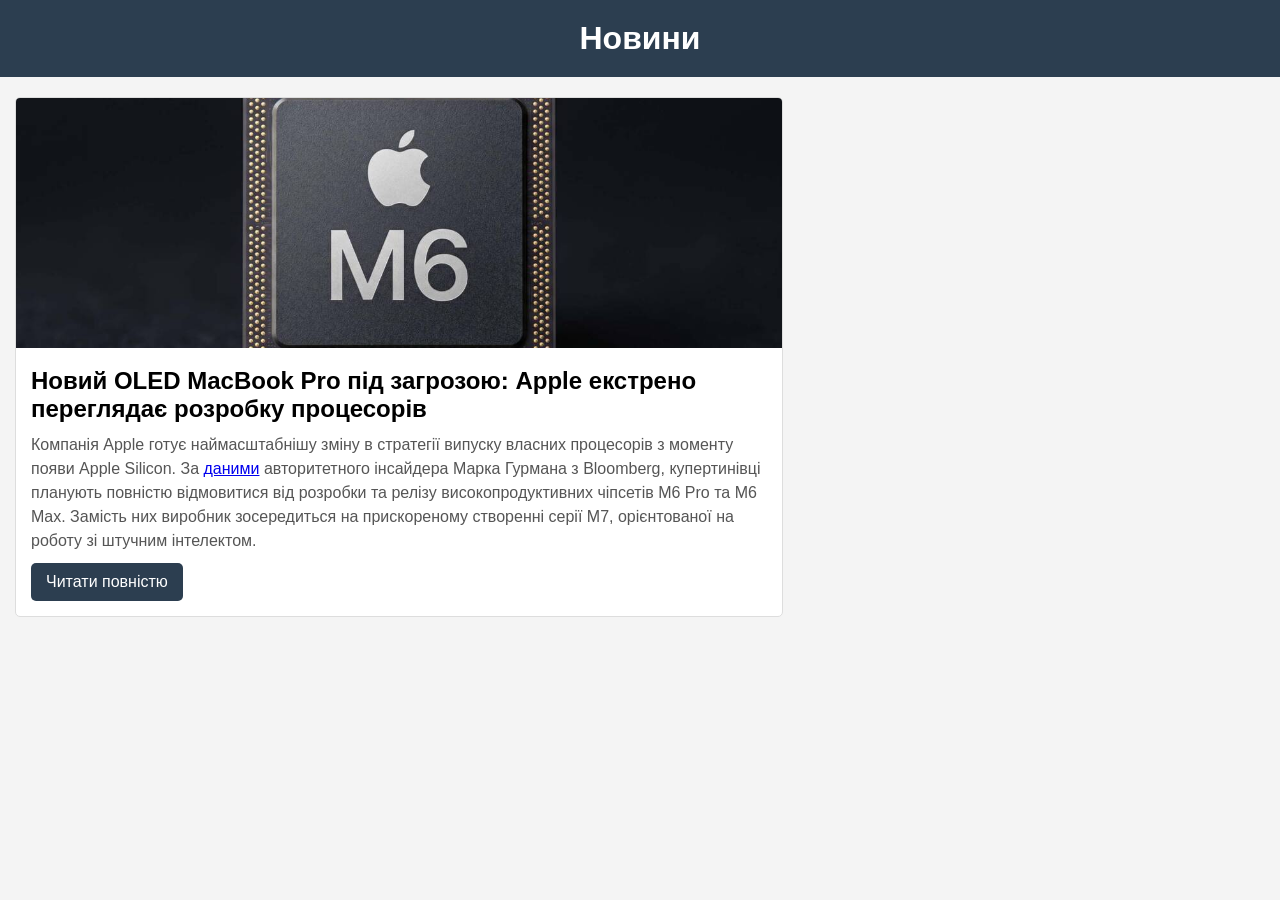
==== zipzk251_lao/index.html @ 981d98a8 "feat: created news page: added index.html and style.css - added first article and image for article" ====
<!DOCTYPE html>
<html lang="en">
<head>
    <meta charset="UTF-8">
    <meta name="viewport" content="width=device-width, initial-scale=1.0">
    <title>Новини</title>
    <link rel="stylesheet" href="style.css">
</head>
<body>
<header>
    <h1>Новини</h1>
</header>
<main>
    <article>
        <img src="images/news_1.jpg" alt="">
        <div>
            <h2>Новий OLED MacBook Pro під загрозою: Apple екстрено переглядає розробку процесорів</h2>
            <p>Компанія Apple готує наймасштабнішу зміну в стратегії випуску власних процесорів з моменту появи Apple Silicon. За <a href="https://x.com/markgurman/status/2070185103385383368" target="_blank">даними</a> авторитетного інсайдера Марка Гурмана з Bloomberg, купертинівці планують повністю відмовитися від розробки та релізу високопродуктивних чіпсетів M6 Pro та M6 Max. Замість них виробник зосередиться на прискореному створенні серії M7, орієнтованої на роботу зі штучним інтелектом.</p>
            <a href="https://itechua.com/news/304861" class="btn" target="_blank">Читати повністю</a>
        </div>
    </article>

</main>
</body>
</html>
---- zipzk251_lao/style.css ----
* {
    margin: 0;
    padding: 0;
    box-sizing: border-box;
}

body {
    font-family: 'Arial', sans-serif;
    background-color: #f4f4f4;
}

header {
    background-color: #2c3e50;
    color: white;
    text-align: center;
    padding: 20px;
}

main {
    width: 60%;
    margin: 20px 15px;
}

article {
    background-color: white;
    margin-bottom: 20px;
    border: 1px solid #ddd;
    border-radius: 5px;
    overflow: hidden;
}

article img {
    width: 100%;
    height: 250px;
    object-fit: cover;
}

div {
    padding: 15px;
}

div h2 {
    margin-bottom: 10px;
}

div p {
    color: #555;
    line-height: 1.5;
}

.btn {
    display: inline-block;
    margin-top: 10px;
    padding: 10px 15px;
    background-color: #2c3e50;
    color: white;
    text-decoration: none;
    border-radius: 5px;
}

.btn:hover {
    background-color: #34495e;
}
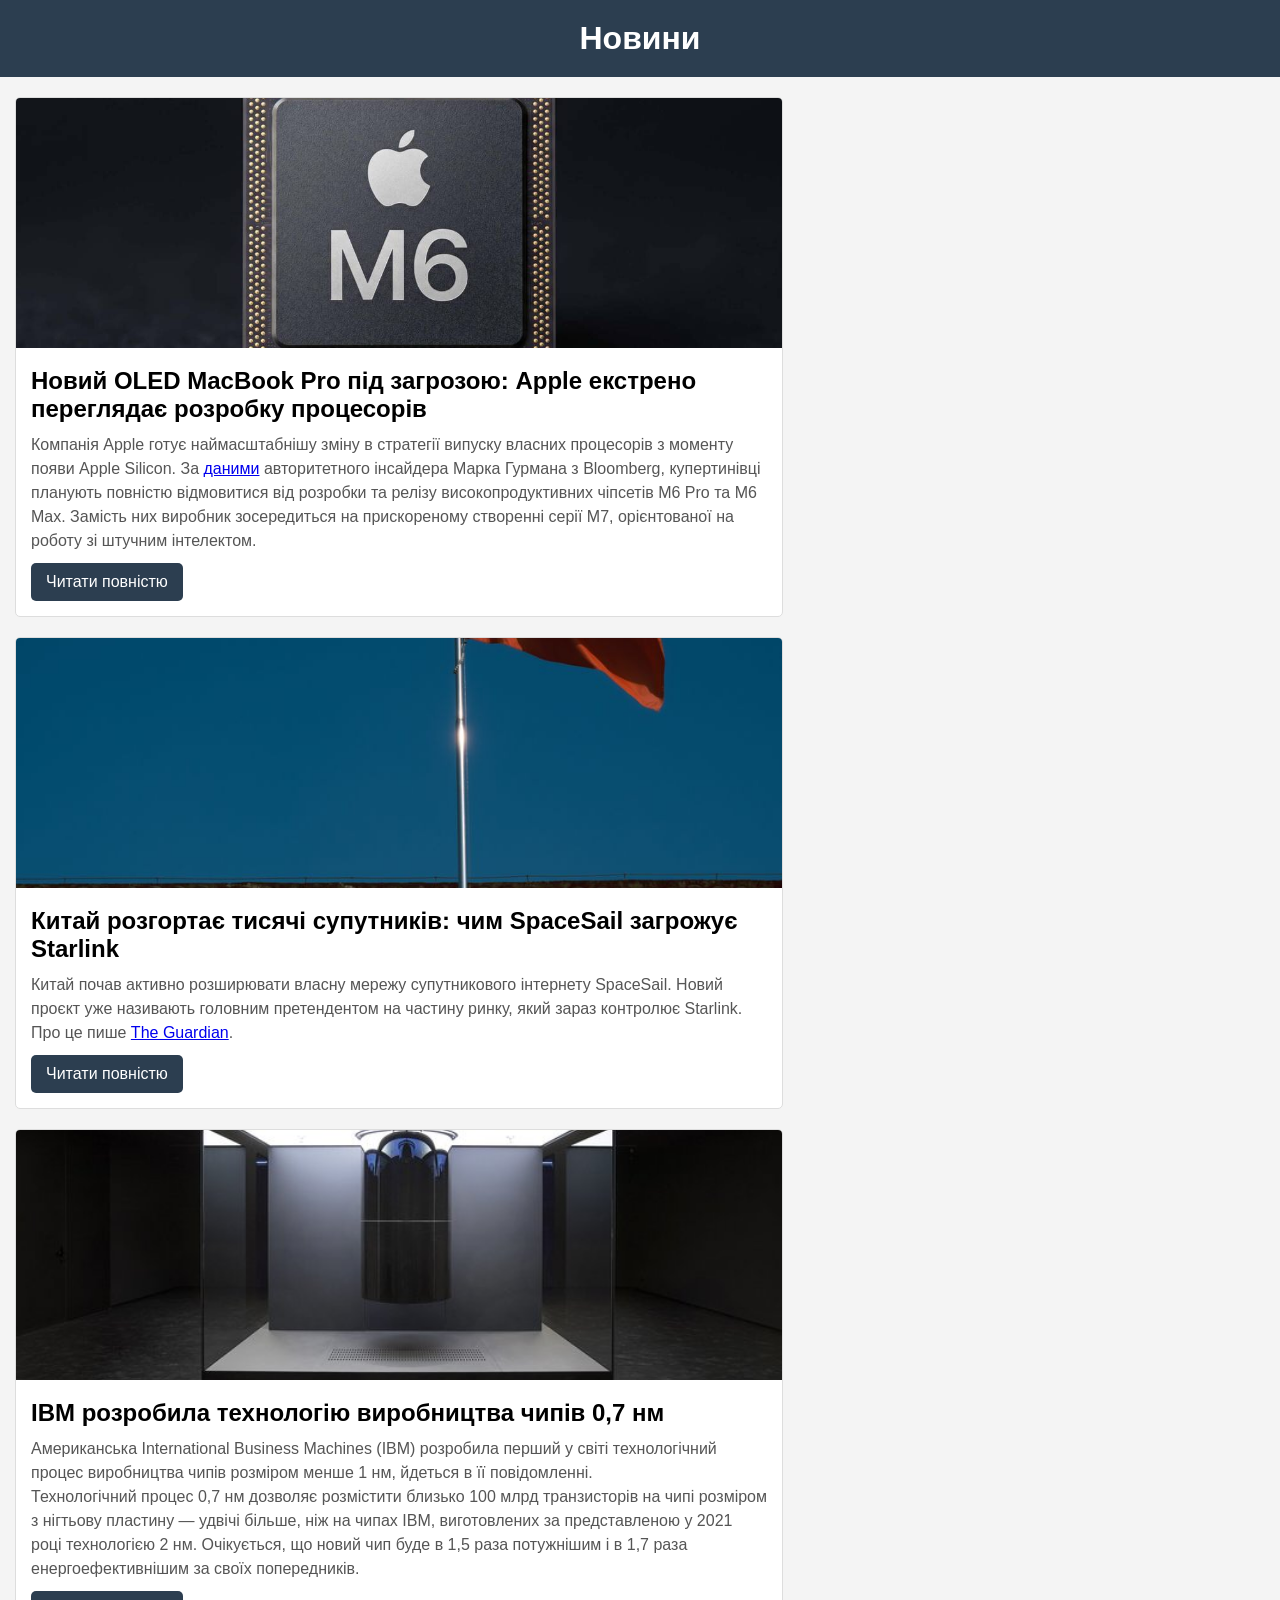
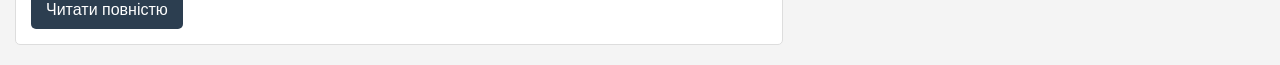
==== commit 33b8c359: "feat: added 2 news and images for it." ====
--- a/zipzk251_lao/index.html
+++ b/zipzk251_lao/index.html
@@ -20,6 +20,25 @@
         </div>
     </article>
 
+    <article>
+        <img src="images/news_2.jpg" alt="">
+        <div>
+            <h2>Китай розгортає тисячі супутників: чим SpaceSail загрожує Starlink</h2>
+            <p>Китай почав активно розширювати власну мережу супутникового інтернету SpaceSail. Новий проєкт уже називають головним претендентом на частину ринку, який зараз контролює Starlink.</p>
+            <p>Про це пише <a href="https://www.theguardian.com/world/2026/jun/25/china-spacesail-rival-elon-musk-starlink-space-satelites-low-earth-orbit" target="_blank">The Guardian</a>.</p>
+            <a href="https://expert.in.ua/tehnologiyi/kytaj-rozgortaye-tysyachi-suputnykiv-chym-spacesail-zagrozhuye-starlink/" class="btn" target="_blank">Читати повністю</a>
+        </div>
+    </article>
+
+    <article>
+        <img src="images/news_3.jpg" alt="">
+        <div>
+            <h2>IBM розробила технологію виробництва чипів 0,7 нм</h2>
+            <p>Американська International Business Machines (IBM) розробила перший у світі технологічний процес виробництва чипів розміром менше 1 нм, йдеться в її повідомленні.</p>
+            <p>Технологічний процес 0,7 нм дозволяє розмістити близько 100 млрд транзисторів на чипі розміром з нігтьову пластину — удвічі більше, ніж на чипах IBM, виготовлених за представленою у 2021 році технологією 2 нм. Очікується, що новий чип буде в 1,5 раза потужнішим і в 1,7 раза енергоефективнішим за своїх попередників.</p>
+            <a href="https://interfax.com.ua/news/telecom/1179739.html" class="btn" target="_blank">Читати повністю</a>
+        </div>
+    </article>
 </main>
 </body>
 </html>
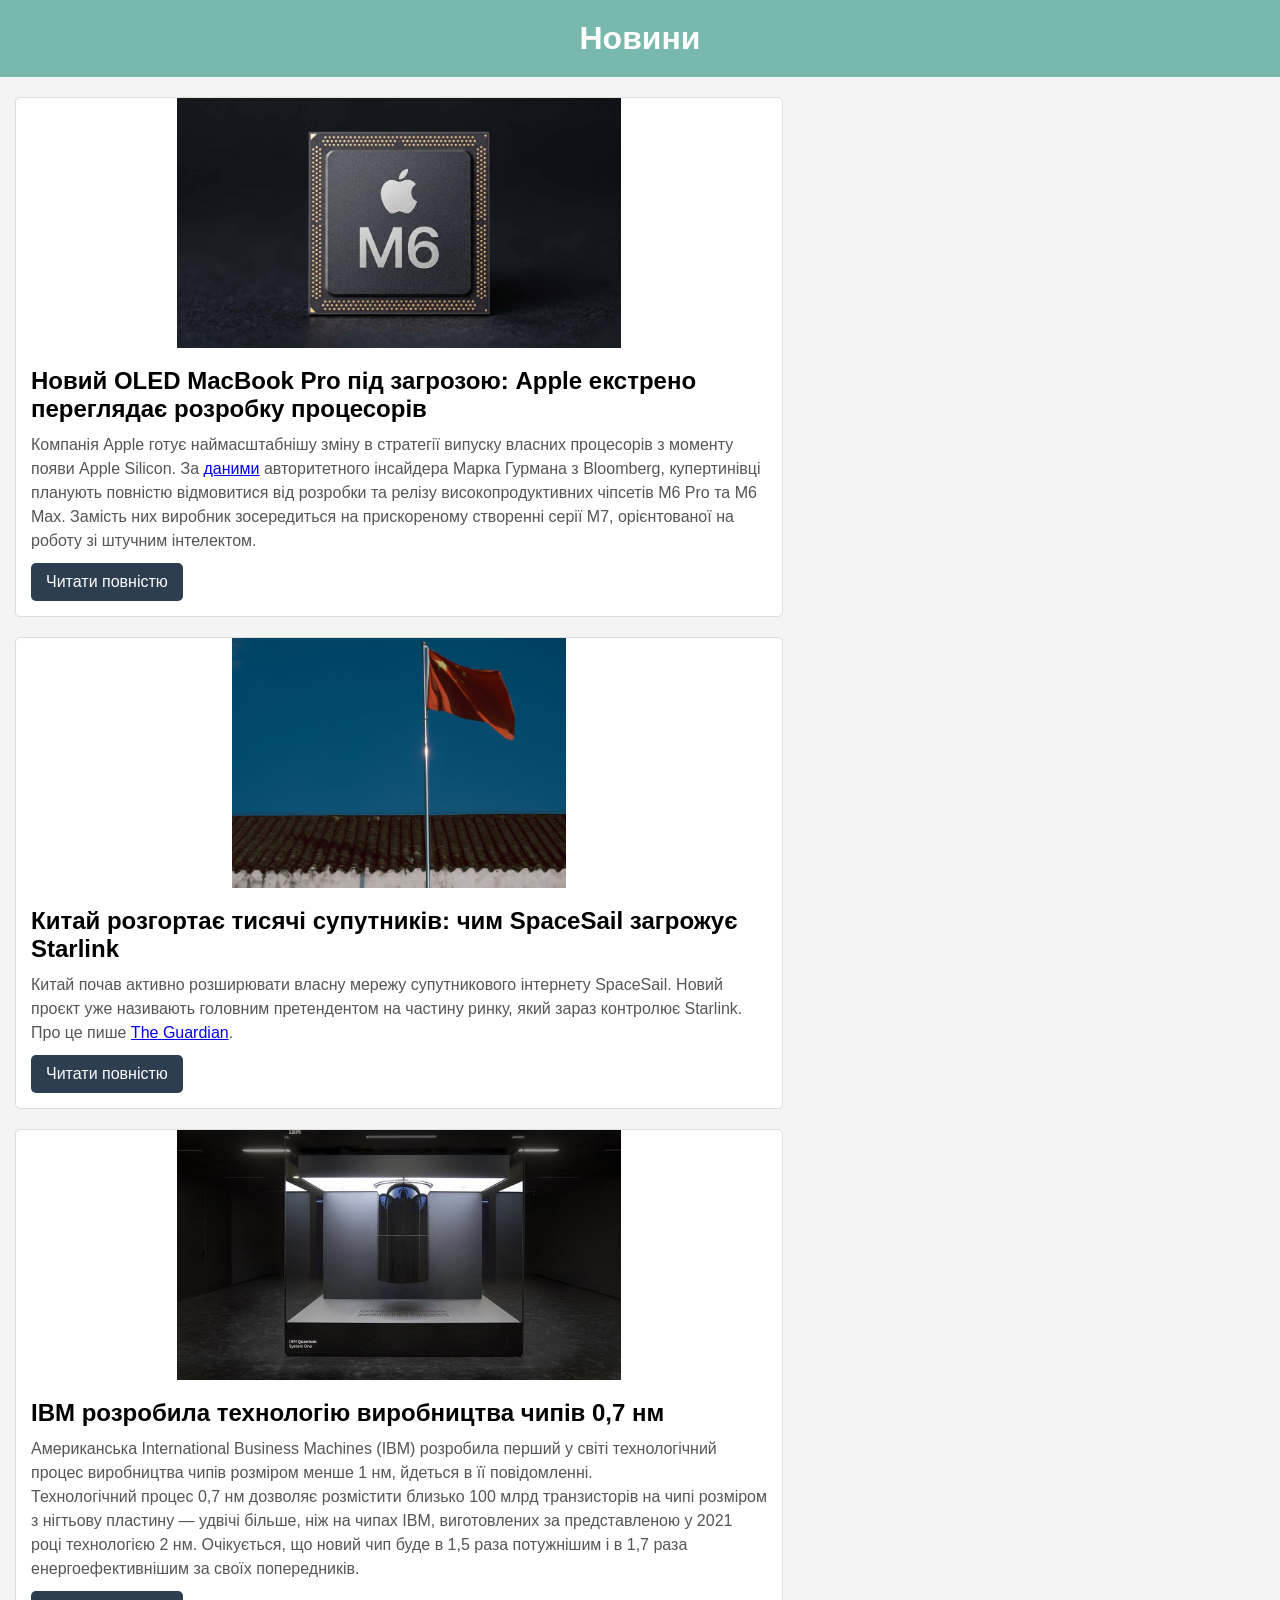
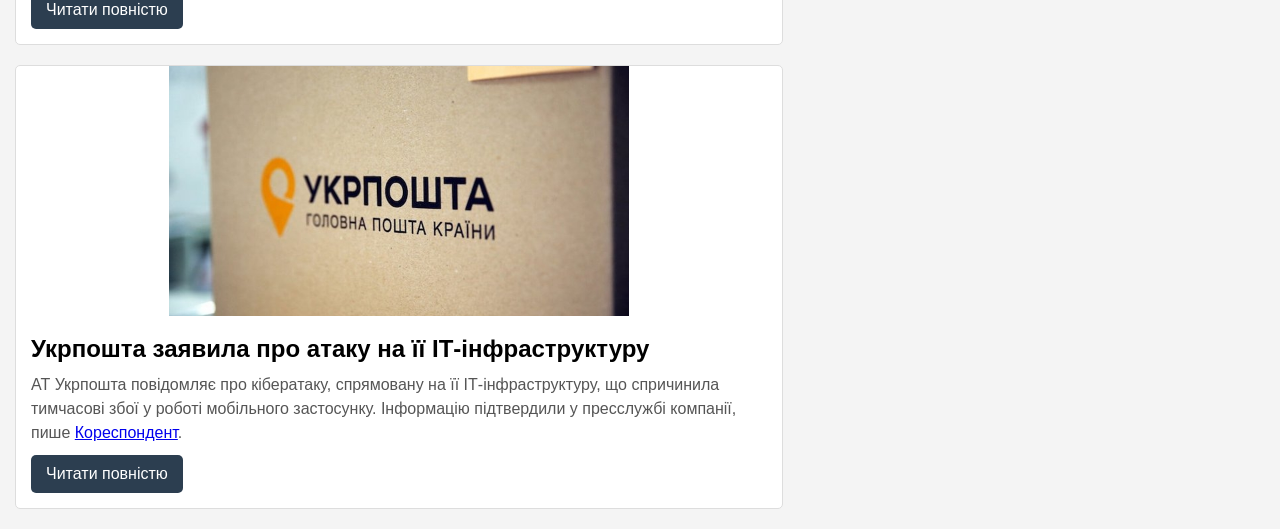
==== commit 6232c557: "feat: added another article and image for it." ====
--- a/zipzk251_lao/index.html
+++ b/zipzk251_lao/index.html
@@ -39,6 +39,15 @@
             <a href="https://interfax.com.ua/news/telecom/1179739.html" class="btn" target="_blank">Читати повністю</a>
         </div>
     </article>
+
+    <article>
+        <img src="images/news_4.jpg" alt="">
+        <div>
+            <h2>Укрпошта заявила про атаку на її ІТ-інфраструктуру</h2>
+            <p>АТ Укрпошта повідомляє про кібератаку, спрямовану на її ІТ-інфраструктуру, що спричинила тимчасові збої у роботі мобільного застосунку. Інформацію підтвердили у пресслужбі компанії, пише <a href="https://ua.korrespondent.net/business/companies/4889181-ukrposhta-zaiavyla-pro-ataku-na-yii-it-infrastrukturu" target="_blank">Кореспондент</a>.</p>
+            <a href="https://inshe.tv/criminal/2026-06-25/1002064/" class="btn" target="_blank">Читати повністю</a>
+        </div>
+    </article>
 </main>
 </body>
 </html>
--- a/zipzk251_lao/style.css
+++ b/zipzk251_lao/style.css
@@ -10,7 +10,7 @@
 }
 
 header {
-    background-color: #2c3e50;
+    background-color: #78b8ad;
     color: white;
     text-align: center;
     padding: 20px;
@@ -32,7 +32,7 @@
 article img {
     width: 100%;
     height: 250px;
-    object-fit: cover;
+    object-fit: contain;
 }
 
 div {
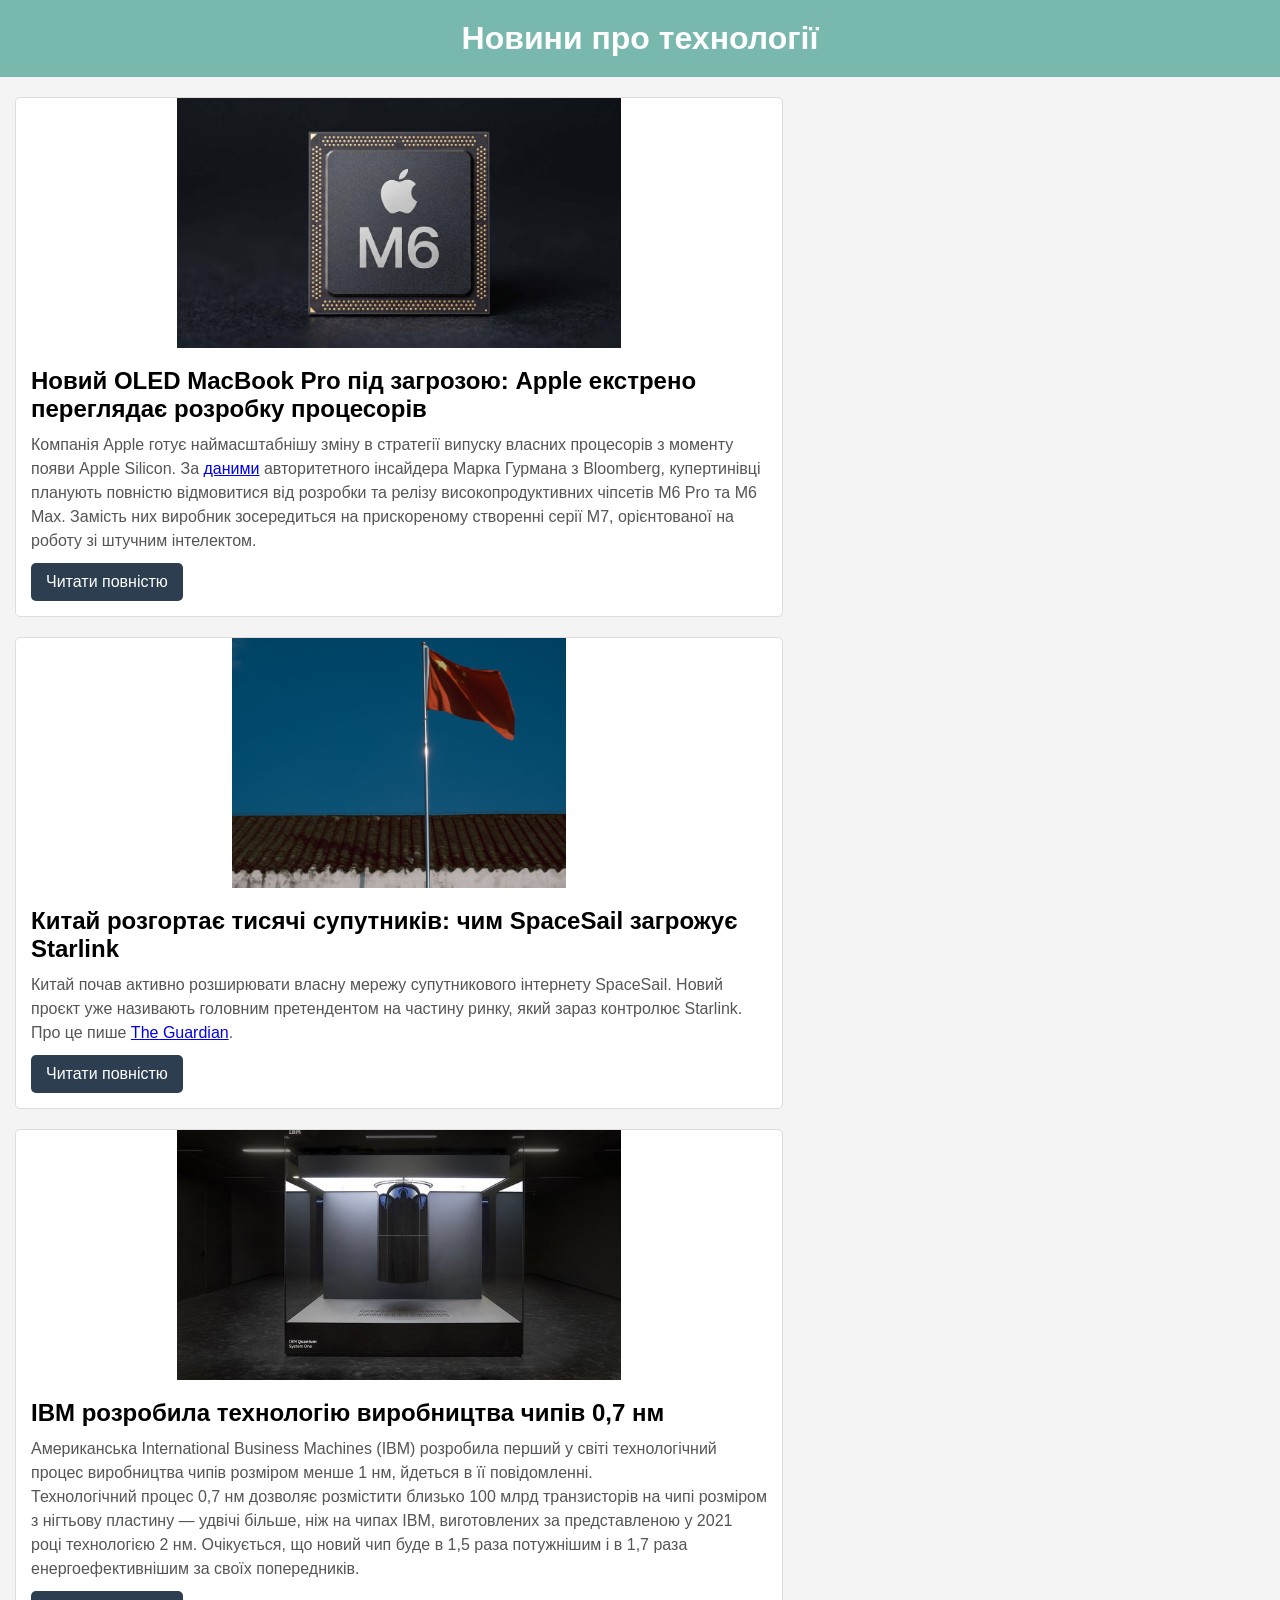
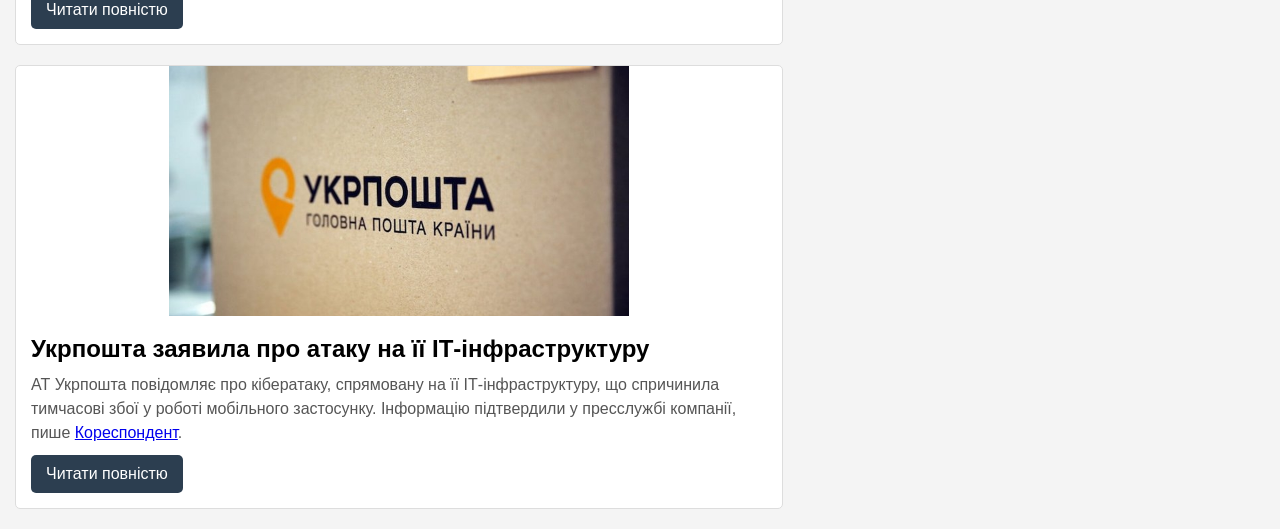
==== commit aae5e943: "feat: update index.html" ====
--- a/zipzk251_lao/index.html
+++ b/zipzk251_lao/index.html
@@ -3,12 +3,12 @@
 <head>
     <meta charset="UTF-8">
     <meta name="viewport" content="width=device-width, initial-scale=1.0">
-    <title>Новини</title>
+    <title>Новини світу</title>
     <link rel="stylesheet" href="style.css">
 </head>
 <body>
 <header>
-    <h1>Новини</h1>
+    <h1>Новини про технології</h1>
 </header>
 <main>
     <article>
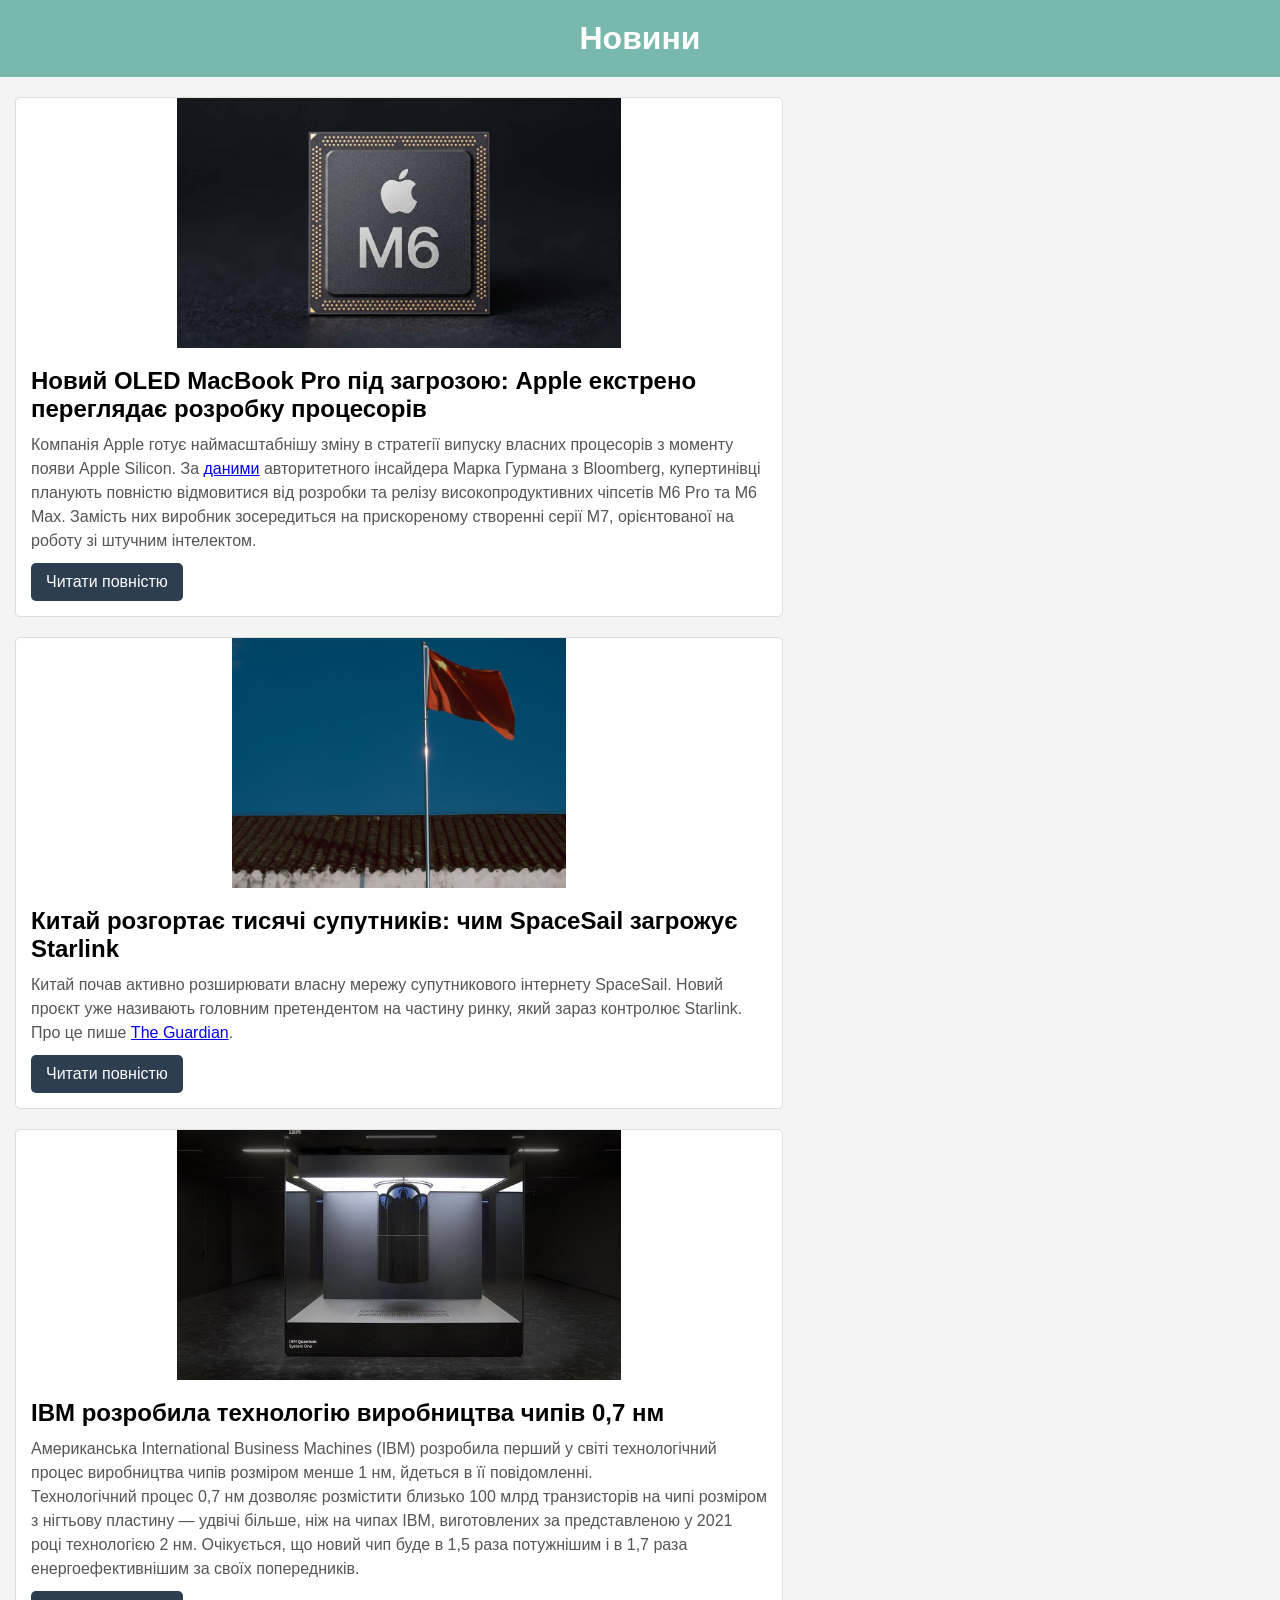
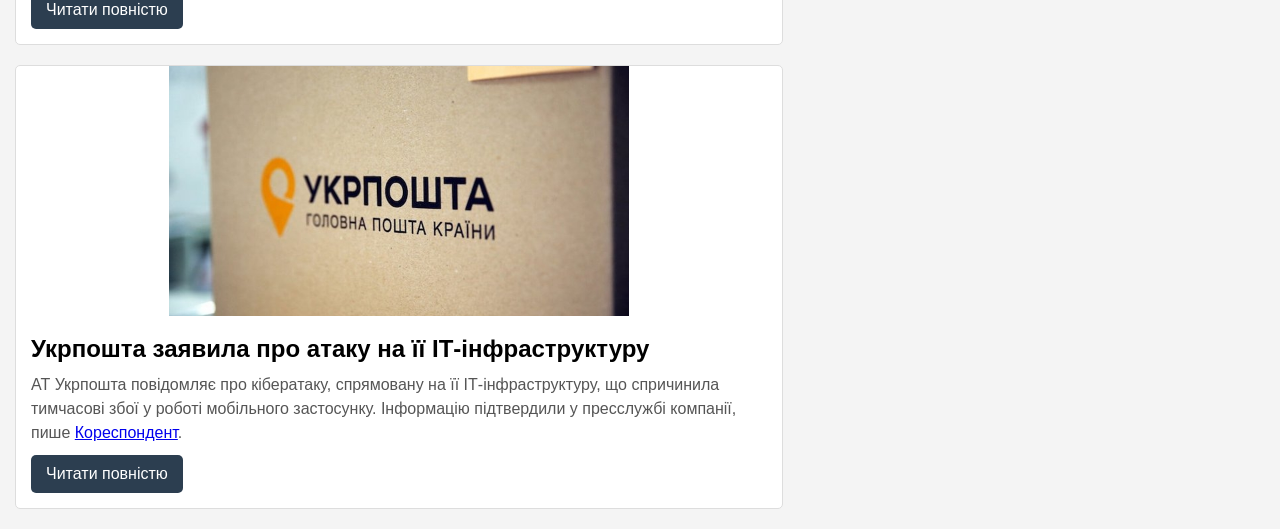
==== commit be49aece: "feat: changed document title" ====
--- a/zipzk251_lao/index.html
+++ b/zipzk251_lao/index.html
@@ -3,12 +3,12 @@
 <head>
     <meta charset="UTF-8">
     <meta name="viewport" content="width=device-width, initial-scale=1.0">
-    <title>Новини світу</title>
+    <title>Світові новини</title>
     <link rel="stylesheet" href="style.css">
 </head>
 <body>
 <header>
-    <h1>Новини про технології</h1>
+    <h1>Новини</h1>
 </header>
 <main>
     <article>
--- a/zipzk251_lao/style.css
+++ b/zipzk251_lao/style.css
@@ -11,7 +11,7 @@
 
 header {
     background-color: #78b8ad;
-    color: white;
+    color: #ffffff;
     text-align: center;
     padding: 20px;
 }
@@ -44,7 +44,7 @@
 }
 
 div p {
-    color: #555;
+    color: rgb(85, 85, 85);
     line-height: 1.5;
 }
 
@@ -53,7 +53,7 @@
     margin-top: 10px;
     padding: 10px 15px;
     background-color: #2c3e50;
-    color: white;
+    color: #ffffff;
     text-decoration: none;
     border-radius: 5px;
 }
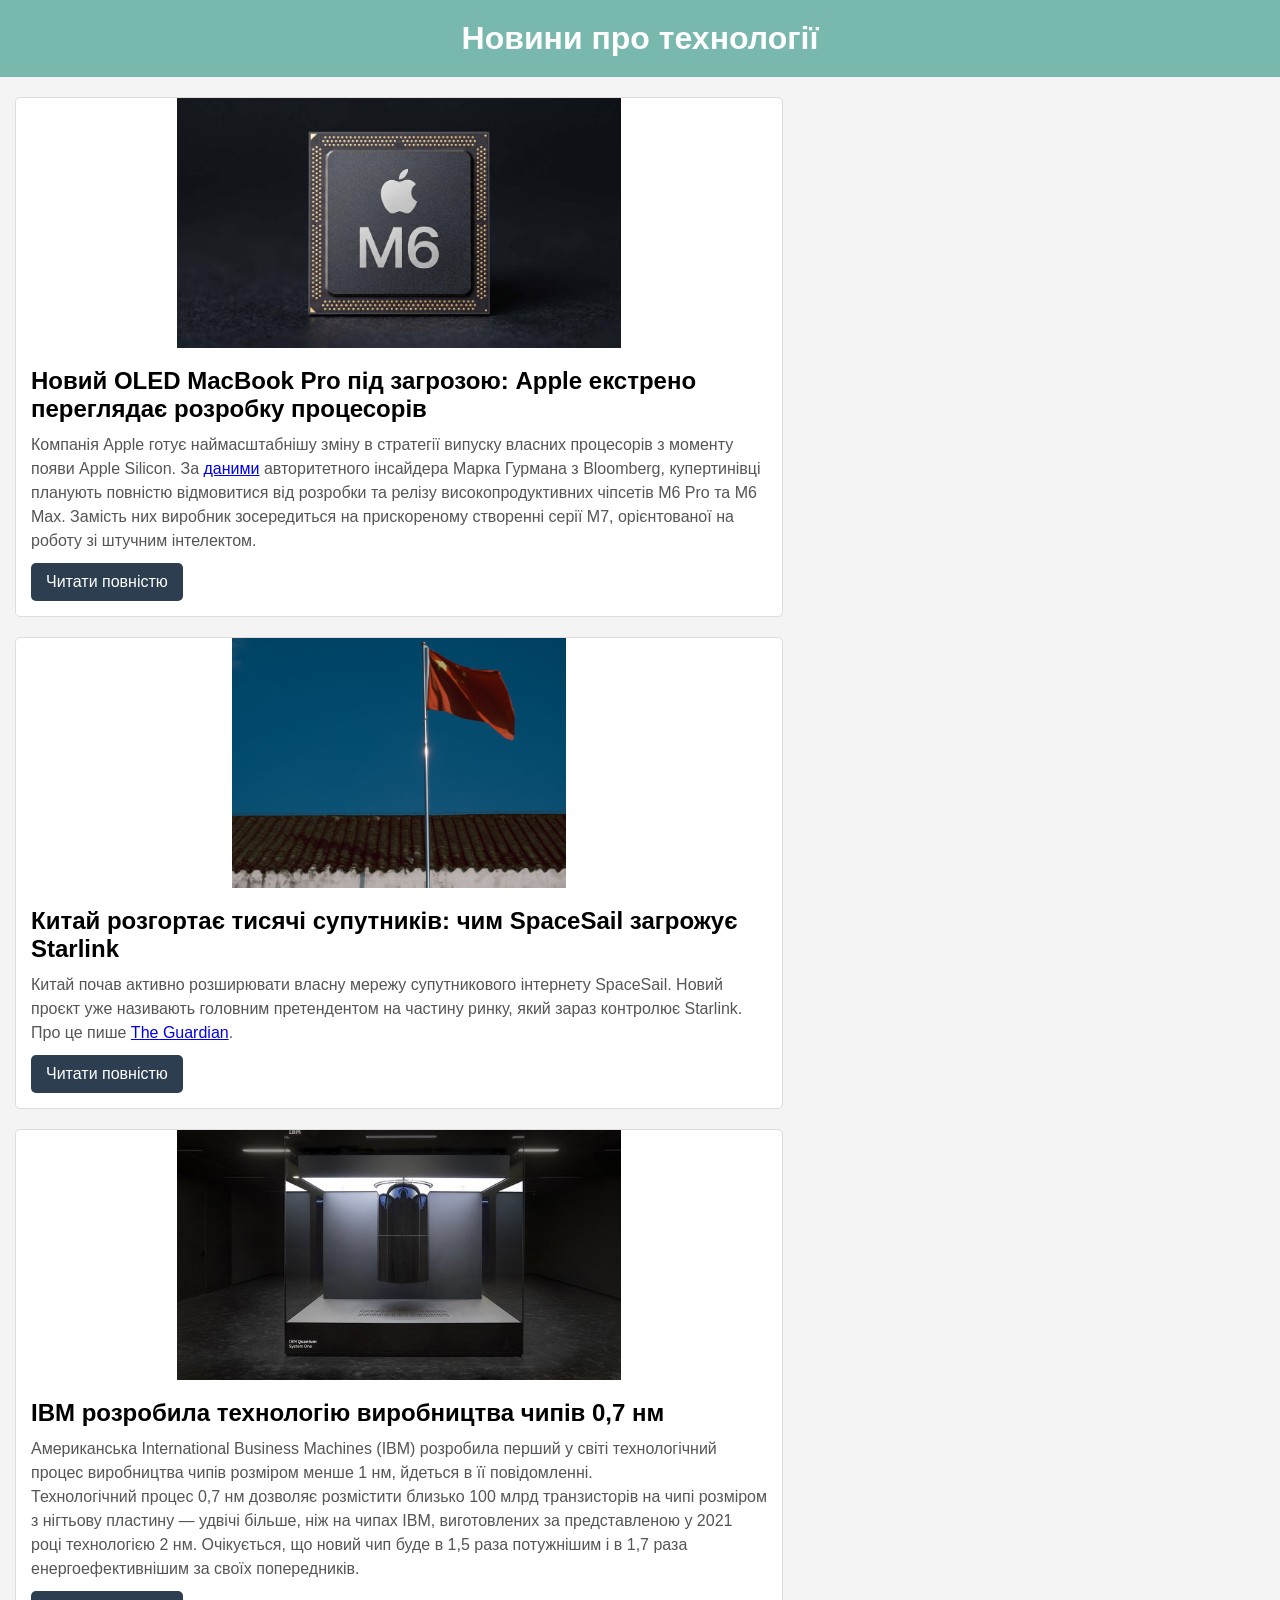
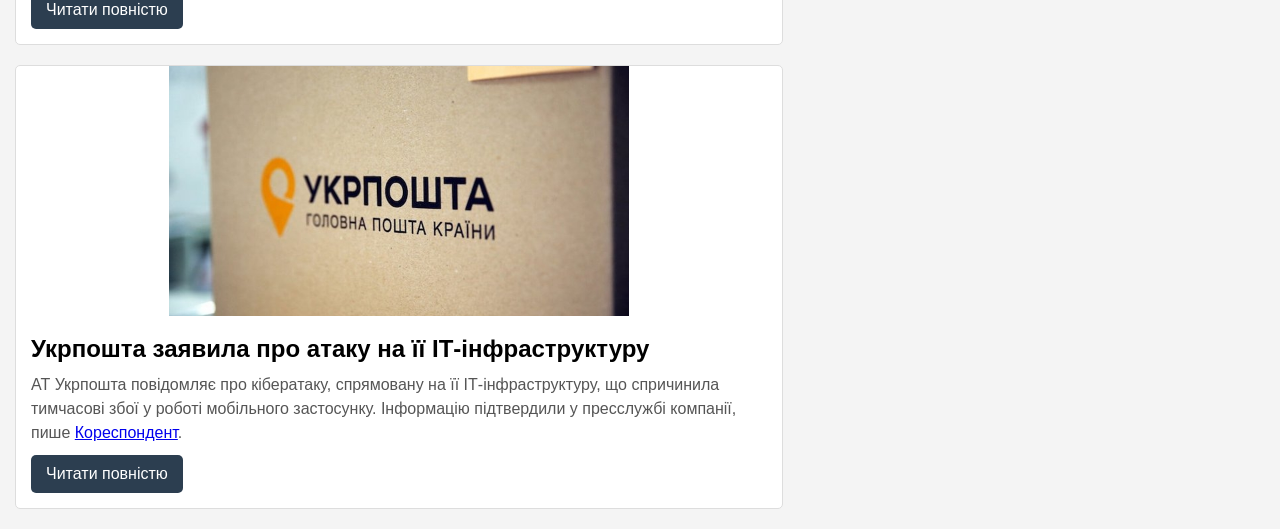
==== commit 059a9551: "Merge branch 'second'" ====
--- a/zipzk251_lao/index.html
+++ b/zipzk251_lao/index.html
@@ -8,7 +8,7 @@
 </head>
 <body>
 <header>
-    <h1>Новини</h1>
+    <h1>Новини про технології</h1>
 </header>
 <main>
     <article>
